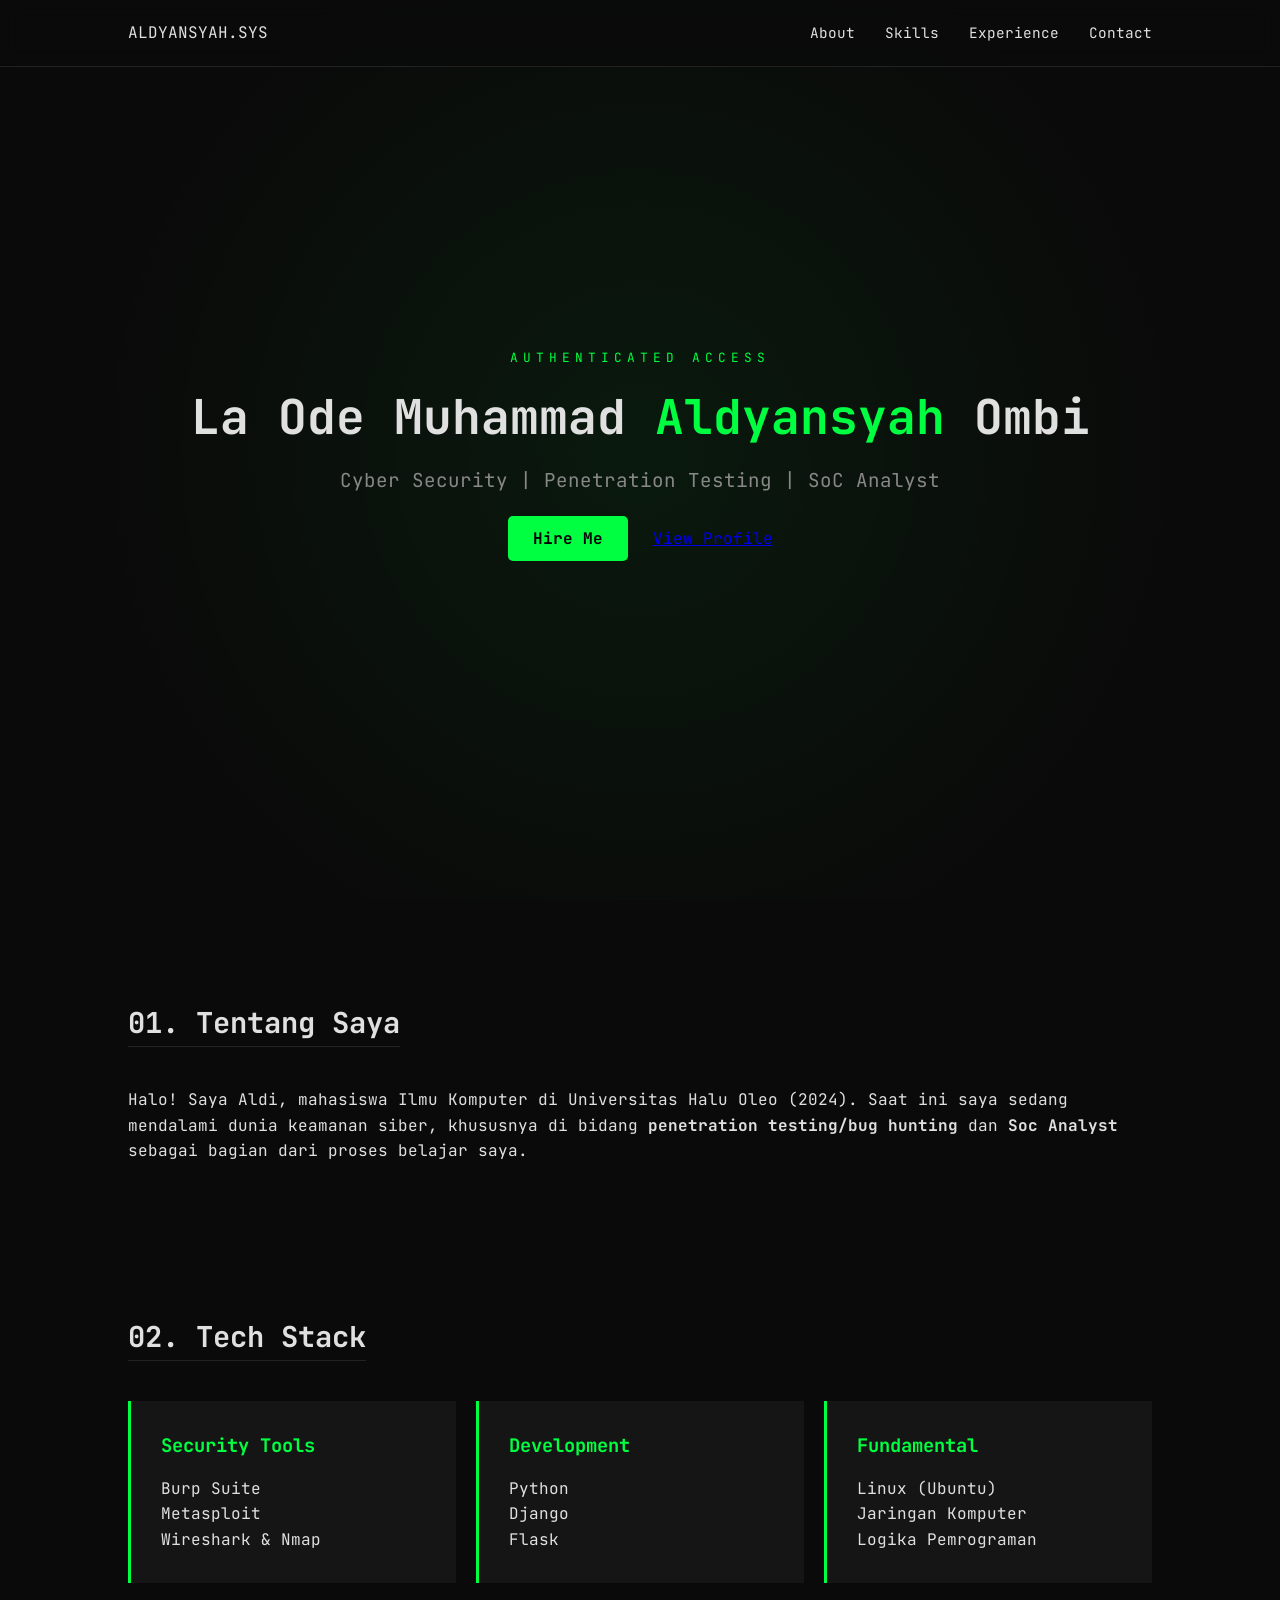
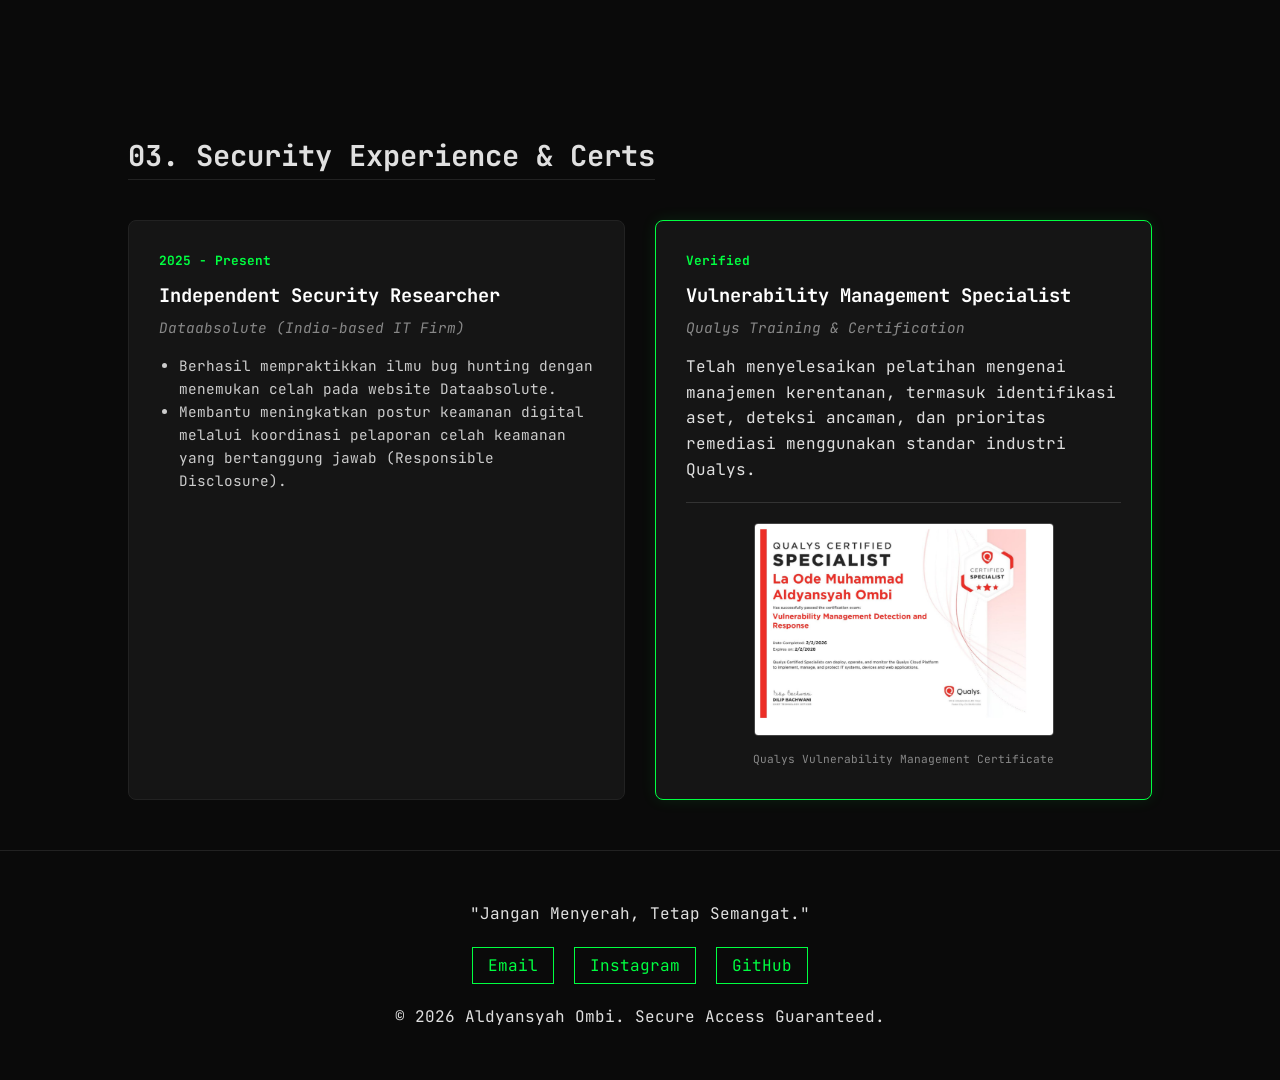
==== index.html @ 677f0984 "feat: New Portfolio Website" ====
<!DOCTYPE html>
<html lang="id">
<head>
    <meta charset="UTF-8">
    <meta name="viewport" content="width=device-width, initial-scale=1.0">
    <title>Aldi Portfolio | Cyber Security</title>
    <link rel="stylesheet" href="src/style.css">
    <link href="https://fonts.googleapis.com/css2?family=JetBrains+Mono:wght@300;500;700&display=swap" rel="stylesheet">
</head>
<body>
    <nav class="navbar">
        <div class="logo">ALDYANSYAH<span>.SYS</span></div>
        <ul class="nav-links">
            <li><a href="#about">About</a></li>
            <li><a href="#skills">Skills</a></li>
            <li><a href="#experience">Experience</a></li>
            <li><a href="#contact">Contact</a></li>
        </ul>
    </nav>

    <section class="hero">
        <div class="hero-content">
            <p class="glitch-text">AUTHENTICATED ACCESS</p>
            <h1>La Ode Muhammad <span class="highlight">Aldyansyah</span> Ombi</h1>
            <p class="subtitle">Cyber Security | Penetration Testing | SoC Analyst</p>
            <div class="hero-btns">
                <a href="#contact" class="btn-primary">Hire Me</a>
                <a href="#about" class="btn-secondary">View Profile</a>
            </div>
        </div>
    </section>

   <section id="about" class="container">
    <h2 class="section-title">01. Tentang Saya</h2>
    <div class="about-grid">
        <div class="about-text">
            <p>Halo! Saya Aldi, mahasiswa Ilmu Komputer di Universitas Halu Oleo (2024). Saat ini saya sedang mendalami dunia keamanan siber, khususnya di bidang <strong>penetration testing/bug hunting</strong> dan <strong>Soc Analyst</strong> sebagai bagian dari proses belajar saya.</p>
        </div>
    </div>
</section>

    <section id="skills" class="container">
        <h2 class="section-title">02. Tech Stack</h2>
        <div class="skills-grid">
            <div class="skill-card">
                <h3>Security Tools</h3>
                <ul>
                    <li>Burp Suite</li>
                    <li>Metasploit</li>
                    <li>Wireshark & Nmap</li>
                </ul>
            </div>
            <div class="skill-card">
                <h3>Development</h3>
                <ul>
                    <li>Python</li>
                    <li>Django</li>
                    <li>Flask</li>
                </ul>
            </div>
            <div class="skill-card">
            <h3>Fundamental</h3>
            <ul>
                <li>Linux (Ubuntu)</li>
                <li>Jaringan Komputer</li>
                <li>Logika Pemrograman</li>
            </ul>
        </div>
        </div>
    </section>


<section id="experience" class="container">
    <h2 class="section-title">03. Security Experience & Certs</h2>
    
    <div class="exp-grid">
        <div class="exp-card">
            <div class="exp-date">2025 - Present</div>
            <h3>Independent Security Researcher</h3>
            <p class="exp-company">Dataabsolute (India-based IT Firm)</p>
            <ul>
                <li>Berhasil mempraktikkan ilmu bug hunting dengan menemukan celah pada website Dataabsolute.</li>
                <li>Membantu meningkatkan postur keamanan digital melalui koordinasi pelaporan celah keamanan yang bertanggung jawab (Responsible Disclosure).</li>
            </ul>
        </div>

        <div class="exp-card highlight-border">
            <div class="exp-date">Verified</div>
            <h3>Vulnerability Management Specialist</h3>
            <p class="exp-company">Qualys Training & Certification</p>
            <p>Telah menyelesaikan pelatihan mengenai manajemen kerentanan, termasuk identifikasi aset, deteksi ancaman, dan prioritas remediasi menggunakan standar industri Qualys.</p>
            
            <div class="cert-preview">
                <img src="img/sertifikat_qualys.jpeg" alt="Qualys Certificate" class="cert-img">
                <p class="img-caption">Qualys Vulnerability Management Certificate</p>
            </div>
        </div>
    </div>
</section>

    <footer id="contact">
        <p>"Jangan Menyerah, Tetap Semangat."</p>
        <div class="socials">
            <a href="mailto:aldyansyahombi@gmail.com">Email</a>
            <a href="https://www.instagram.com/aldyansyahombi/">Instagram</a>
            <a href="https://github.com/zegherb">GitHub</a>
        </div>
        <p class="copyright">&copy; 2026 Aldyansyah Ombi. Secure Access Guaranteed.</p>
    </footer>

    <script src="src/script.js"></script>
</body>
</html>
---- src/style.css ----
:root {
    --primary: #00ff41;
    --bg-dark: #0a0a0a;
    --bg-card: #151515;
    --text-main: #e0e0e0;
    --text-dim: #888;
}

* {
    margin: 0;
    padding: 0;
    box-sizing: border-box;
}

body {
    background-color: var(--bg-dark);
    color: var(--text-main);
    font-family: 'JetBrains Mono', monospace;
    line-height: 1.6;
    overflow-x: hidden;
}

.container {
    padding: 100px 10% 50px;
}

.highlight { color: var(--primary); }

/* Navbar */
.navbar {
    display: flex;
    justify-content: space-between;
    padding: 20px 10%;
    position: fixed;
    width: 100%;
    background: rgba(10, 10, 10, 0.9);
    backdrop-filter: blur(10px);
    z-index: 1000;
    border-bottom: 1px solid #222;
}

.nav-links {
    display: flex;
    list-style: none;
    gap: 30px;
}

.nav-links a {
    color: var(--text-main);
    text-decoration: none;
    font-size: 0.9rem;
    transition: 0.3s;
}

.nav-links a:hover { color: var(--primary); }

/* Hero Section */
.hero {
    height: 100vh;
    display: flex;
    align-items: center;
    justify-content: center;
    text-align: center;
    background: radial-gradient(circle at center, #00ff4110 0%, transparent 70%);
}

.glitch-text {
    color: var(--primary);
    font-size: 0.8rem;
    letter-spacing: 5px;
    margin-bottom: 10px;
}

h1 { font-size: 3rem; margin-bottom: 10px; }
.subtitle { font-size: 1.2rem; color: var(--text-dim); margin-bottom: 30px; }

.btn-primary {
    background: var(--primary);
    color: black;
    padding: 12px 25px;
    text-decoration: none;
    font-weight: bold;
    border-radius: 5px;
    margin-right: 15px;
}

/* Skills Cards */
.skills-grid {
    display: grid;
    grid-template-columns: repeat(auto-fit, minmax(250px, 1fr));
    gap: 20px;
}

.skill-card {
    background: var(--bg-card);
    padding: 30px;
    border-left: 3px solid var(--primary);
    transition: 0.3s;
}

.skill-card:hover {
    transform: translateY(-10px);
    background: #1a1a1a;
}

.skill-card h3 { color: var(--primary); margin-bottom: 15px; }
.skill-card ul { list-style: none; }

/* Styling Baru untuk Experience & Certs */
.exp-grid {
    display: grid;
    grid-template-columns: 1fr 1fr;
    gap: 30px;
}

.exp-card {
    background: var(--bg-card);
    padding: 30px;
    border-radius: 8px;
    position: relative;
    border: 1px solid #222;
}

.highlight-border {
    border: 1px solid var(--primary);
    box-shadow: 0 0 15px rgba(0, 255, 65, 0.1);
}

.exp-date {
    font-size: 0.8rem;
    color: var(--primary);
    margin-bottom: 10px;
    font-weight: bold;
}

.exp-card h3 {
    margin-bottom: 5px;
    color: #fff;
}

.exp-company {
    color: var(--text-dim);
    font-size: 0.9rem;
    margin-bottom: 15px;
    font-style: italic;
}

.exp-card ul {
    padding-left: 20px;
    font-size: 0.9rem;
    color: #ccc;
}

.cert-preview {
    margin-top: 20px;
    border-top: 1px solid #333;
    padding-top: 20px;
    text-align: center;
}

.cert-img {
    width: 100%;
    max-width: 300px;
    border-radius: 4px;
    transition: 0.3s;
    cursor: pointer;
    border: 1px solid #444;
}

.cert-img:hover {
    transform: scale(1.05);
    border-color: var(--primary);
}

.img-caption {
    font-size: 0.7rem;
    color: var(--text-dim);
    margin-top: 8px;
}

/* Responsif untuk HP */
@media (max-width: 768px) {
    .exp-grid {
        grid-template-columns: 1fr;
    }
}
/* Footer */
footer {
    padding: 50px 10%;
    text-align: center;
    border-top: 1px solid #222;
}

.socials { margin: 20px 0; display: flex; justify-content: center; gap: 20px; }
.socials a { color: var(--primary); text-decoration: none; border: 1px solid var(--primary); padding: 5px 15px; }

.section-title {
    font-size: 1.8rem;
    margin-bottom: 40px;
    border-bottom: 1px solid #222;
    display: inline-block;
}
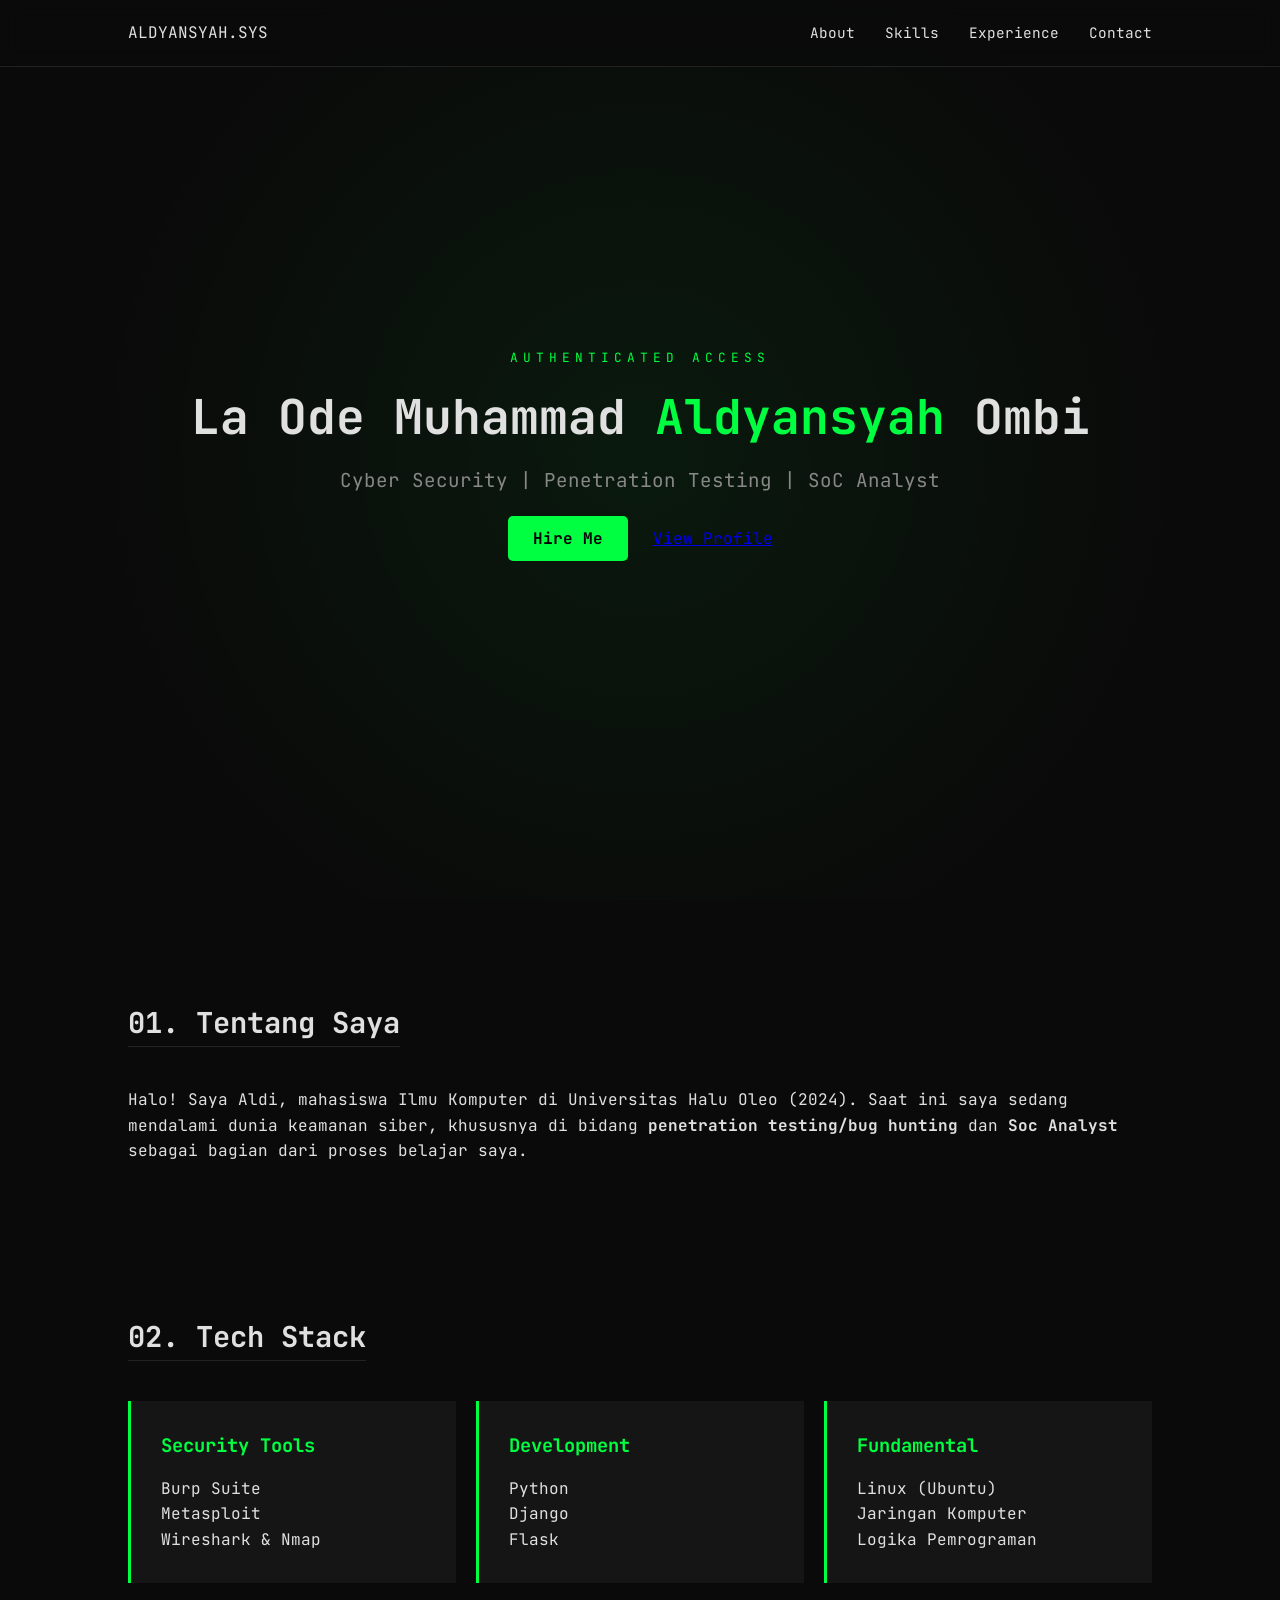
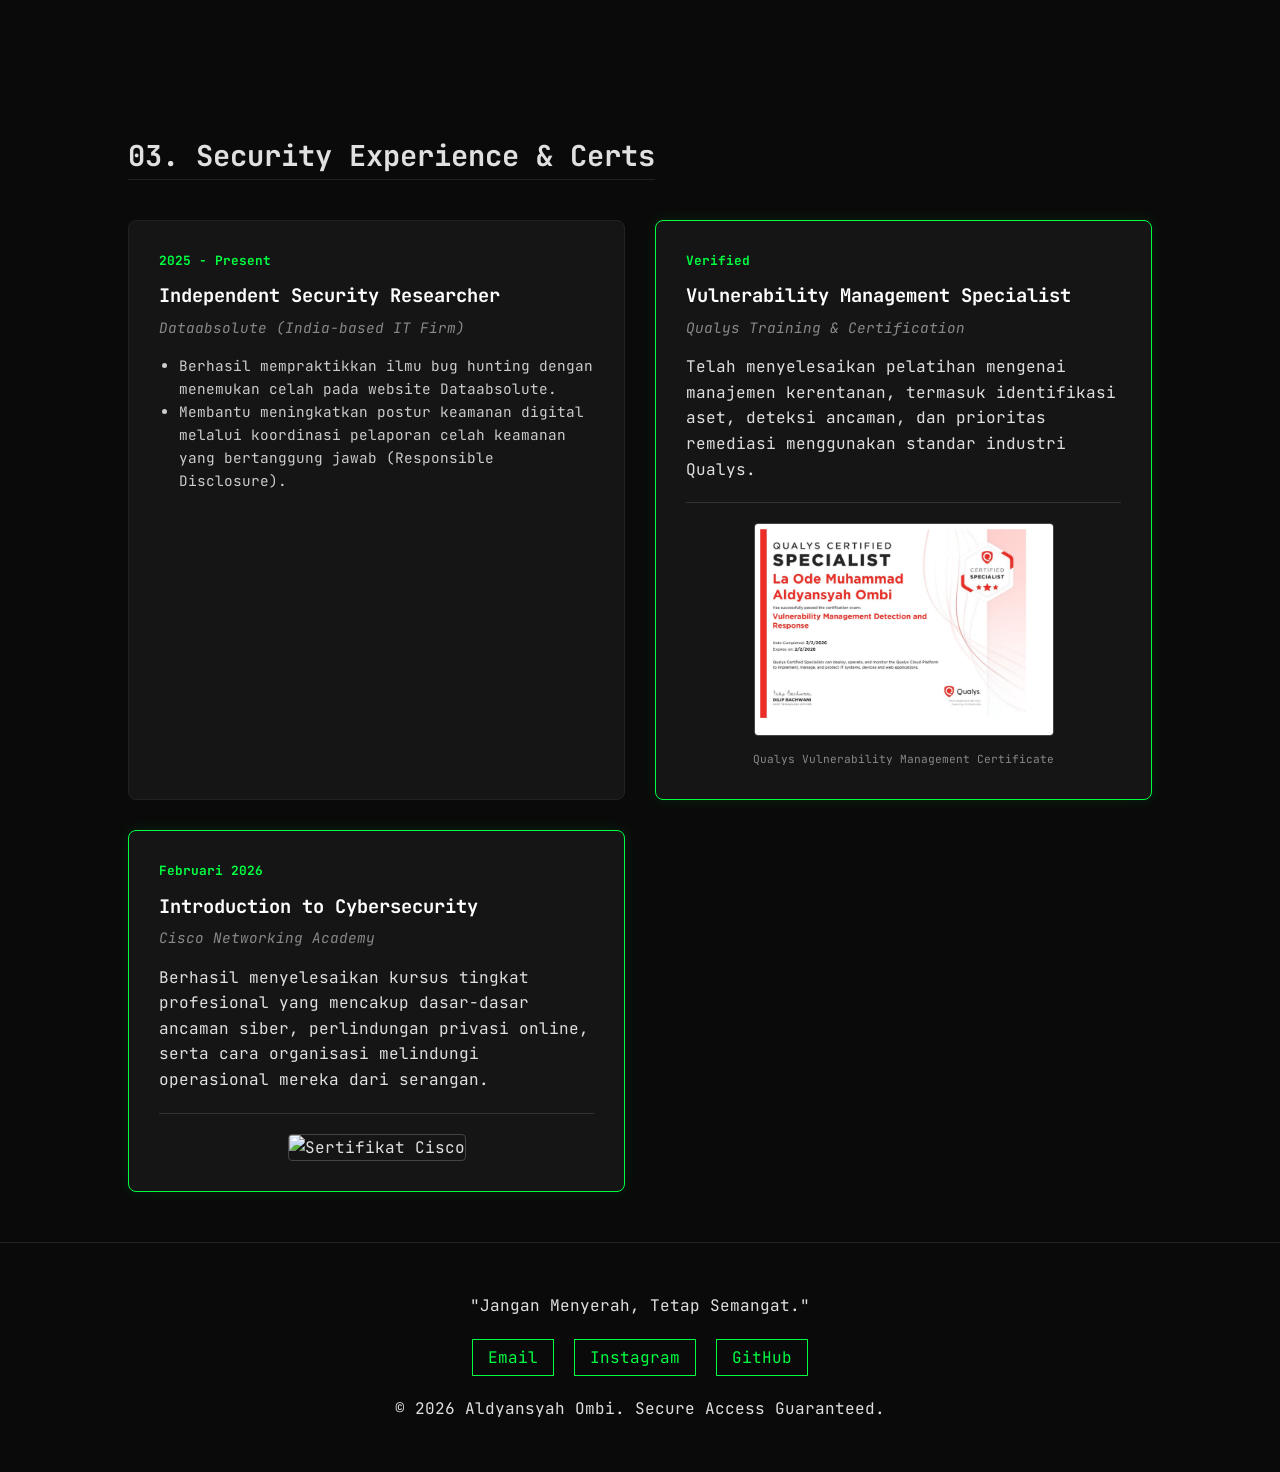
==== commit 769ba907: "Add Cisco Cybersecurity course experience section" ====
--- a/index.html
+++ b/index.html
@@ -95,6 +95,15 @@
                 <p class="img-caption">Qualys Vulnerability Management Certificate</p>
             </div>
         </div>
+        <div class="exp-card highlight-border">
+            <div class="exp-date">Februari 2026</div>
+            <h3>Introduction to Cybersecurity</h3>
+            <p class="exp-company">Cisco Networking Academy</p>
+            <p>Berhasil menyelesaikan kursus tingkat profesional yang mencakup dasar-dasar ancaman siber, perlindungan privasi online, serta cara organisasi melindungi operasional mereka dari serangan.</p>
+            <div class="cert-preview">
+                <img src="sertifikat_cisco.jpg" alt="Sertifikat Cisco" class="cert-img">
+            </div>
+        </div>
     </div>
 </section>
 
@@ -108,6 +117,6 @@
         <p class="copyright">&copy; 2026 Aldyansyah Ombi. Secure Access Guaranteed.</p>
     </footer>
 
-    <script src="src/script.js"></script>
+   
 </body>
-</html>+</html>
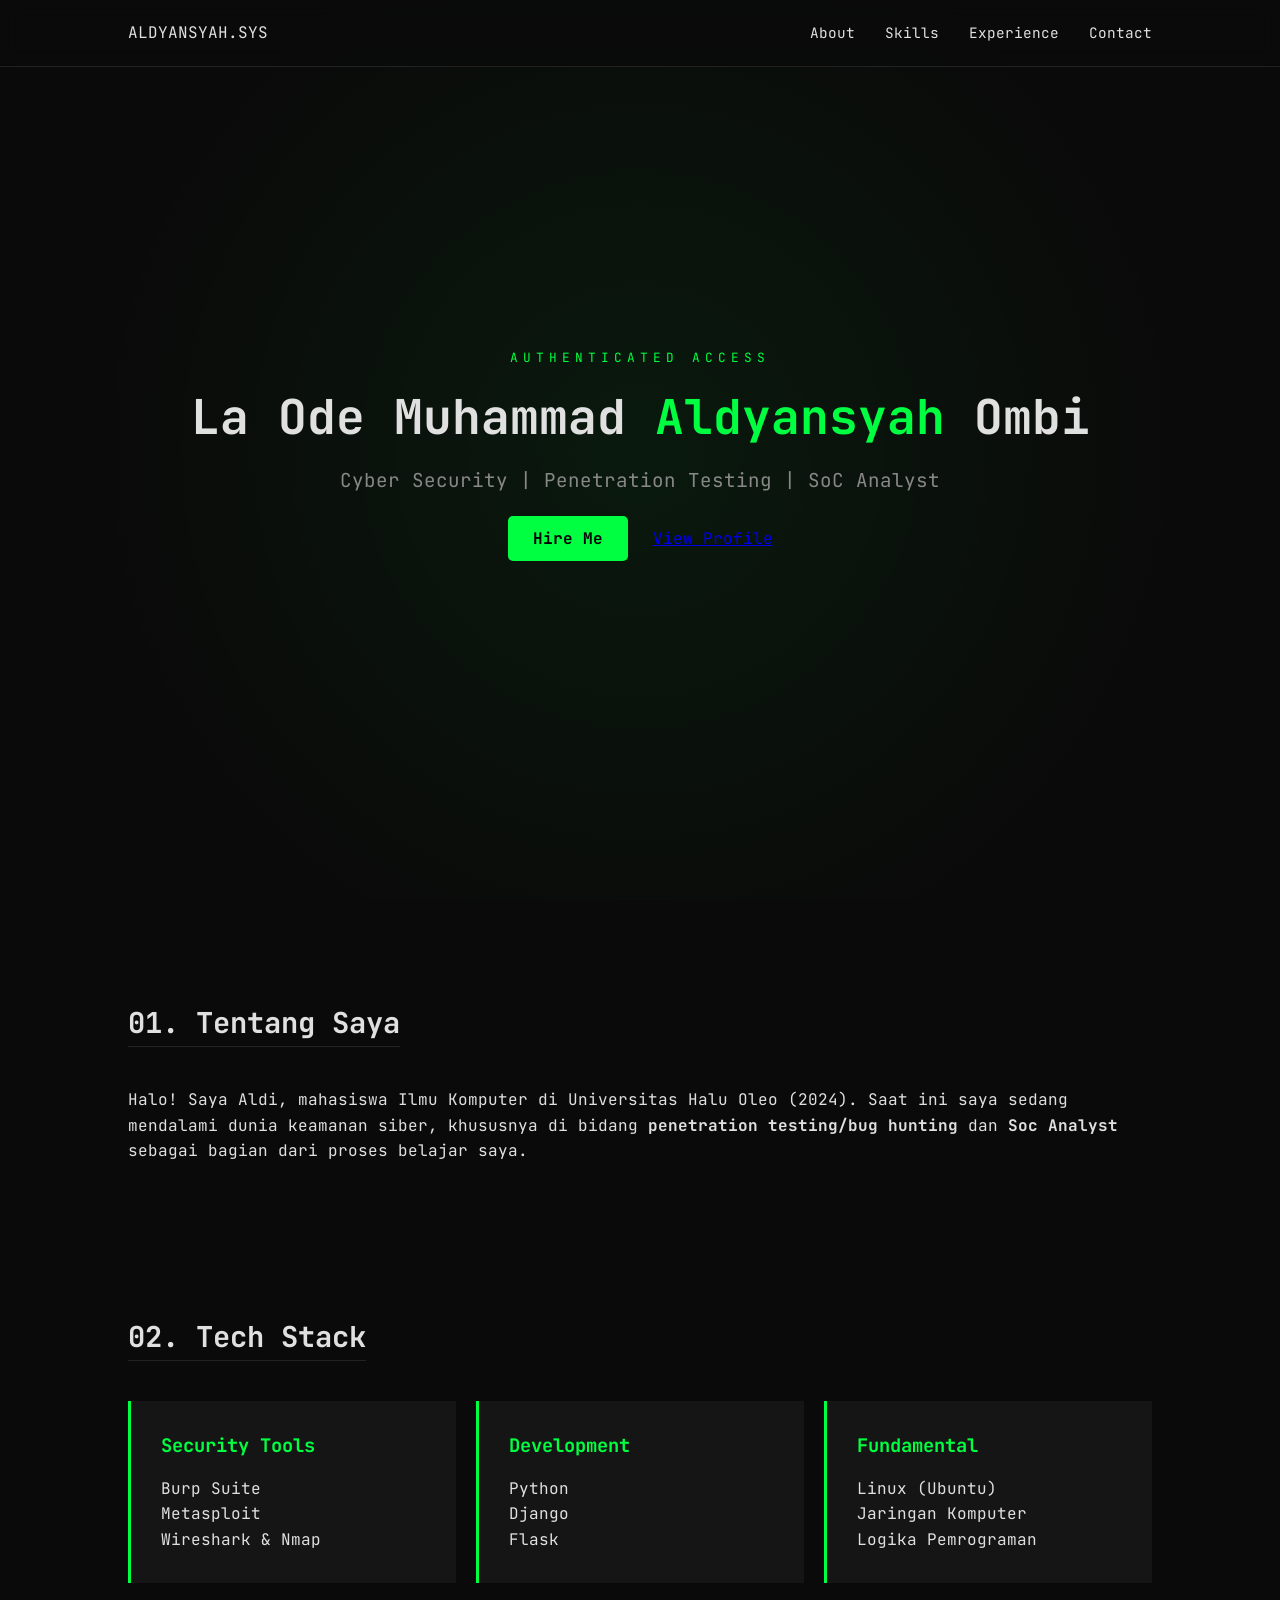
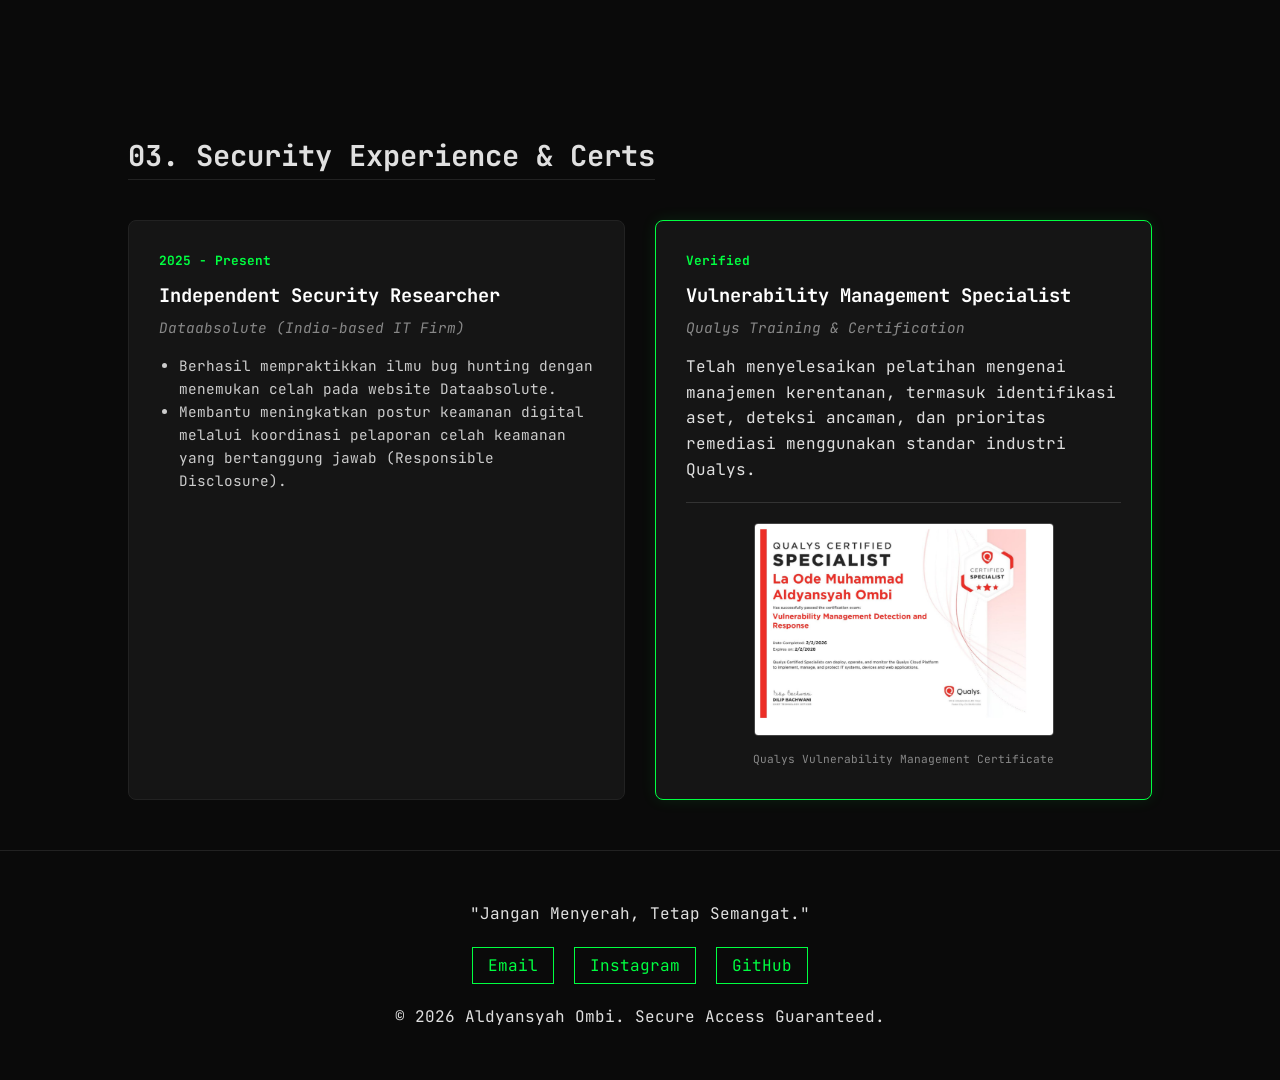
==== commit b8fc3a2f: "Delete cybersecurity experience section from index.html Removed the 'Introduction to Cybersecurity' " ====
--- a/index.html
+++ b/index.html
@@ -95,15 +95,7 @@
                 <p class="img-caption">Qualys Vulnerability Management Certificate</p>
             </div>
         </div>
-        <div class="exp-card highlight-border">
-            <div class="exp-date">Februari 2026</div>
-            <h3>Introduction to Cybersecurity</h3>
-            <p class="exp-company">Cisco Networking Academy</p>
-            <p>Berhasil menyelesaikan kursus tingkat profesional yang mencakup dasar-dasar ancaman siber, perlindungan privasi online, serta cara organisasi melindungi operasional mereka dari serangan.</p>
-            <div class="cert-preview">
-                <img src="sertifikat_cisco.jpg" alt="Sertifikat Cisco" class="cert-img">
-            </div>
-        </div>
+        
     </div>
 </section>
 
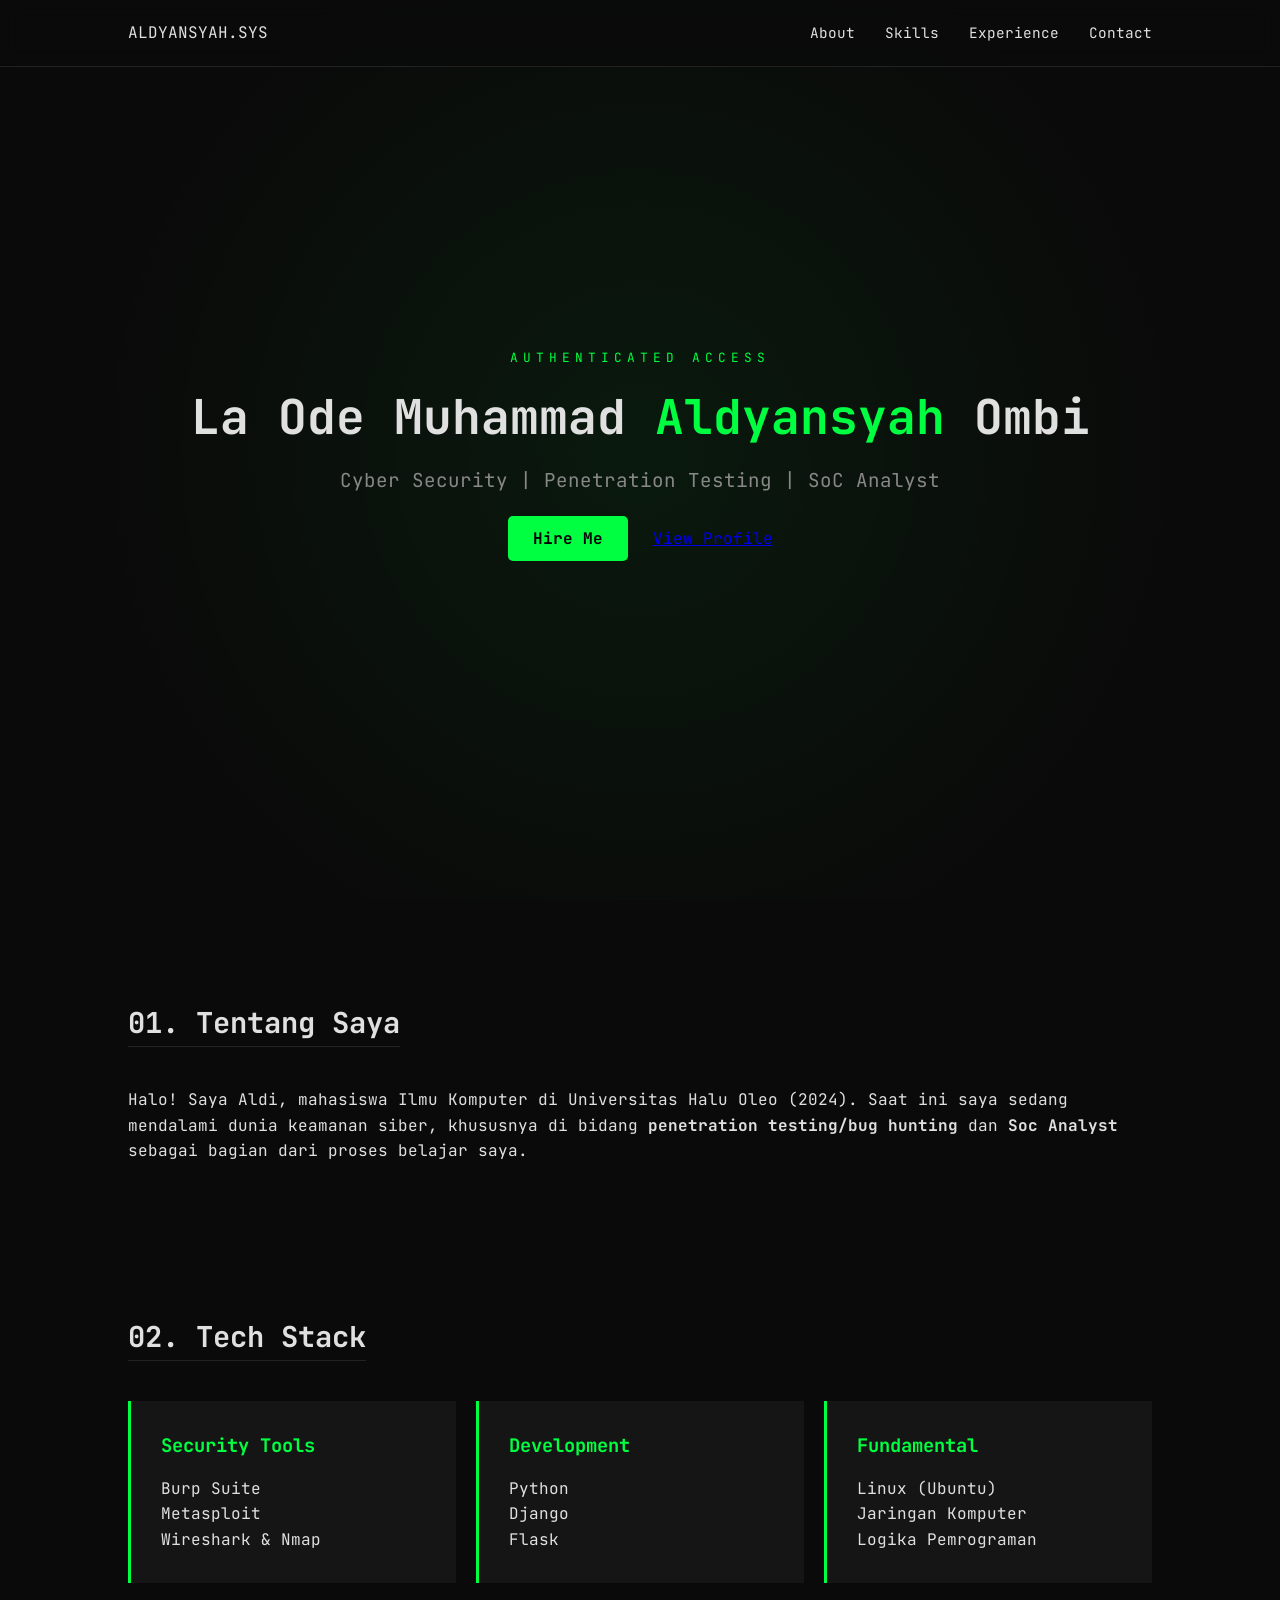
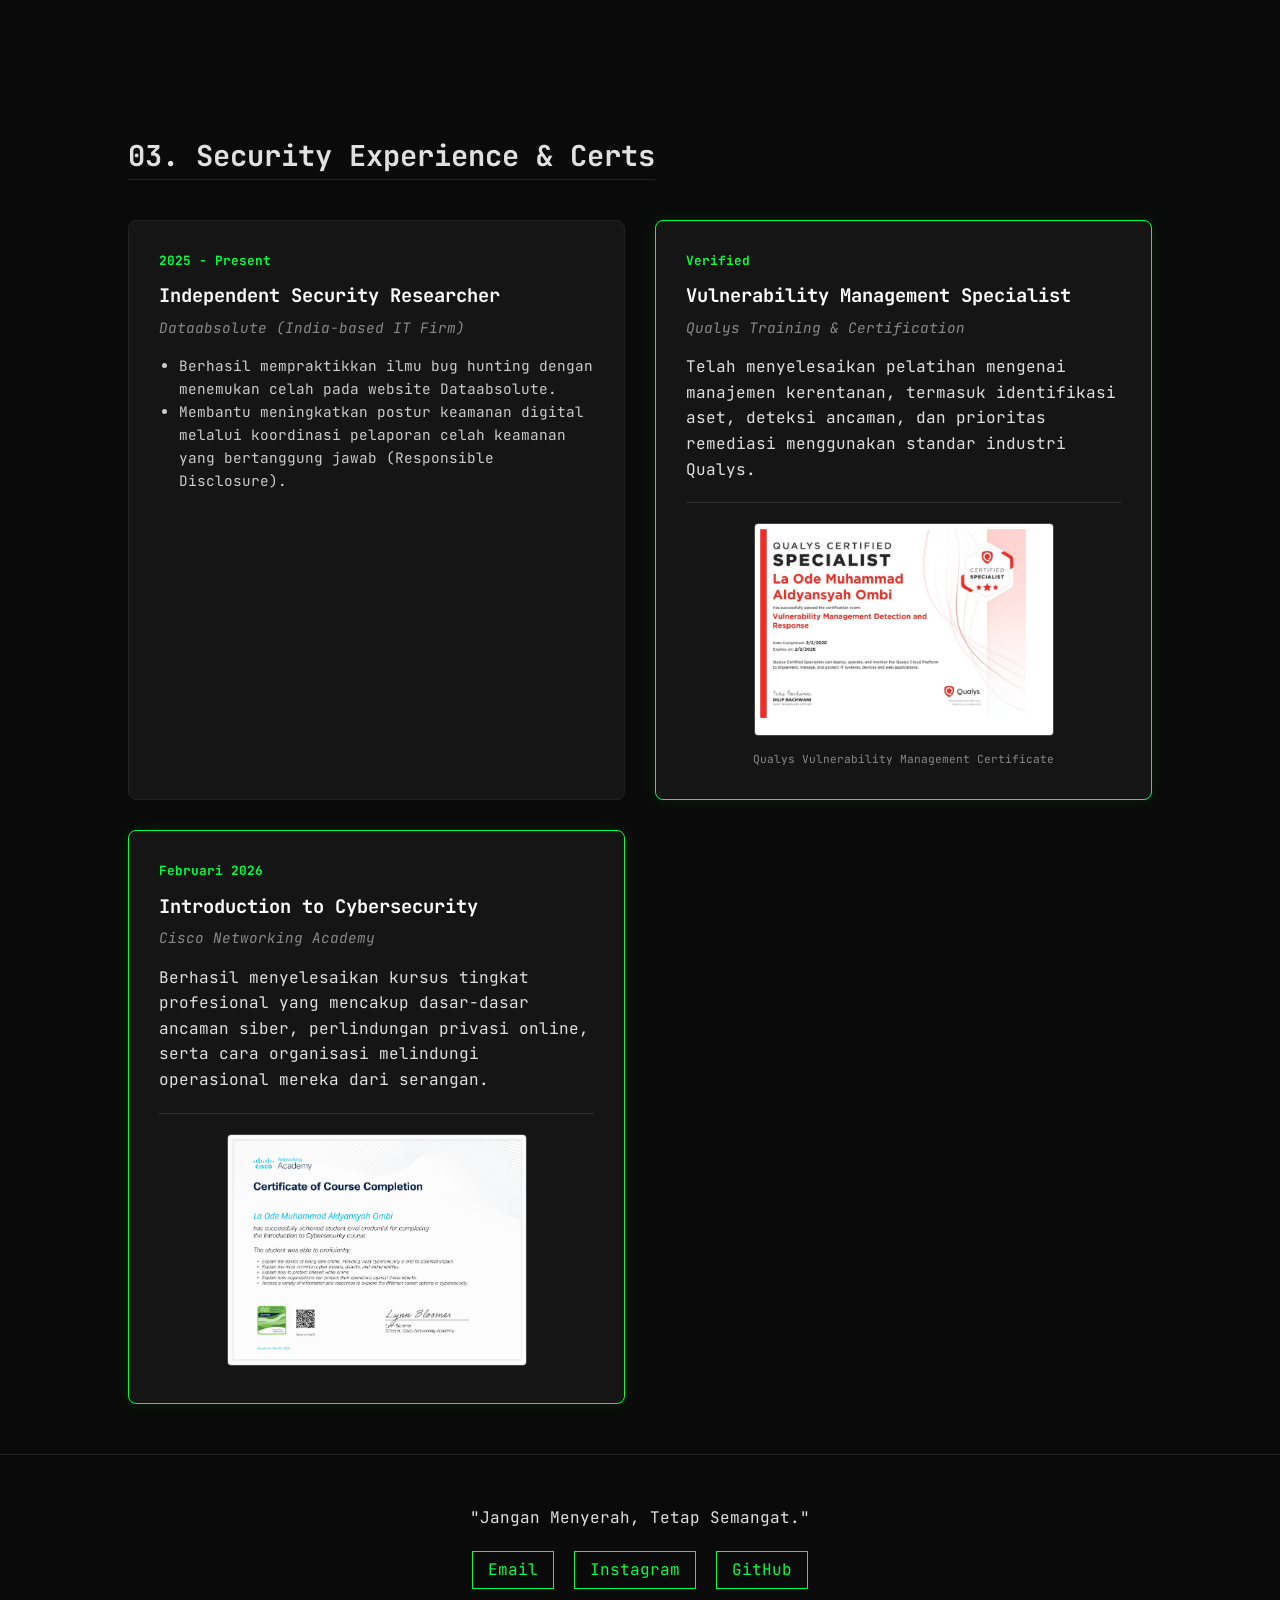
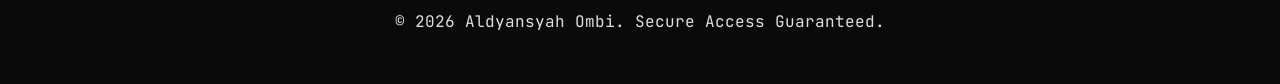
==== commit 9e4fb520: "Refactor code structure for improved readability and maintainability" ====
--- a/index.html
+++ b/index.html
@@ -95,7 +95,17 @@
                 <p class="img-caption">Qualys Vulnerability Management Certificate</p>
             </div>
         </div>
-        
+
+        <div class="exp-card highlight-border">
+            <div class="exp-date">Februari 2026</div>
+            <h3>Introduction to Cybersecurity</h3>
+            <p class="exp-company">Cisco Networking Academy</p>
+            <p>Berhasil menyelesaikan kursus tingkat profesional yang mencakup dasar-dasar ancaman siber, perlindungan privasi online, serta cara organisasi melindungi operasional mereka dari serangan.</p>
+            <div class="cert-preview">
+                <img src="img/sertifikat_cisco.jpg" alt="Sertifikat Cisco" class="cert-img">
+            </div>
+        </div>
+
     </div>
 </section>
 
@@ -111,4 +121,4 @@
 
    
 </body>
-</html>
+</html>
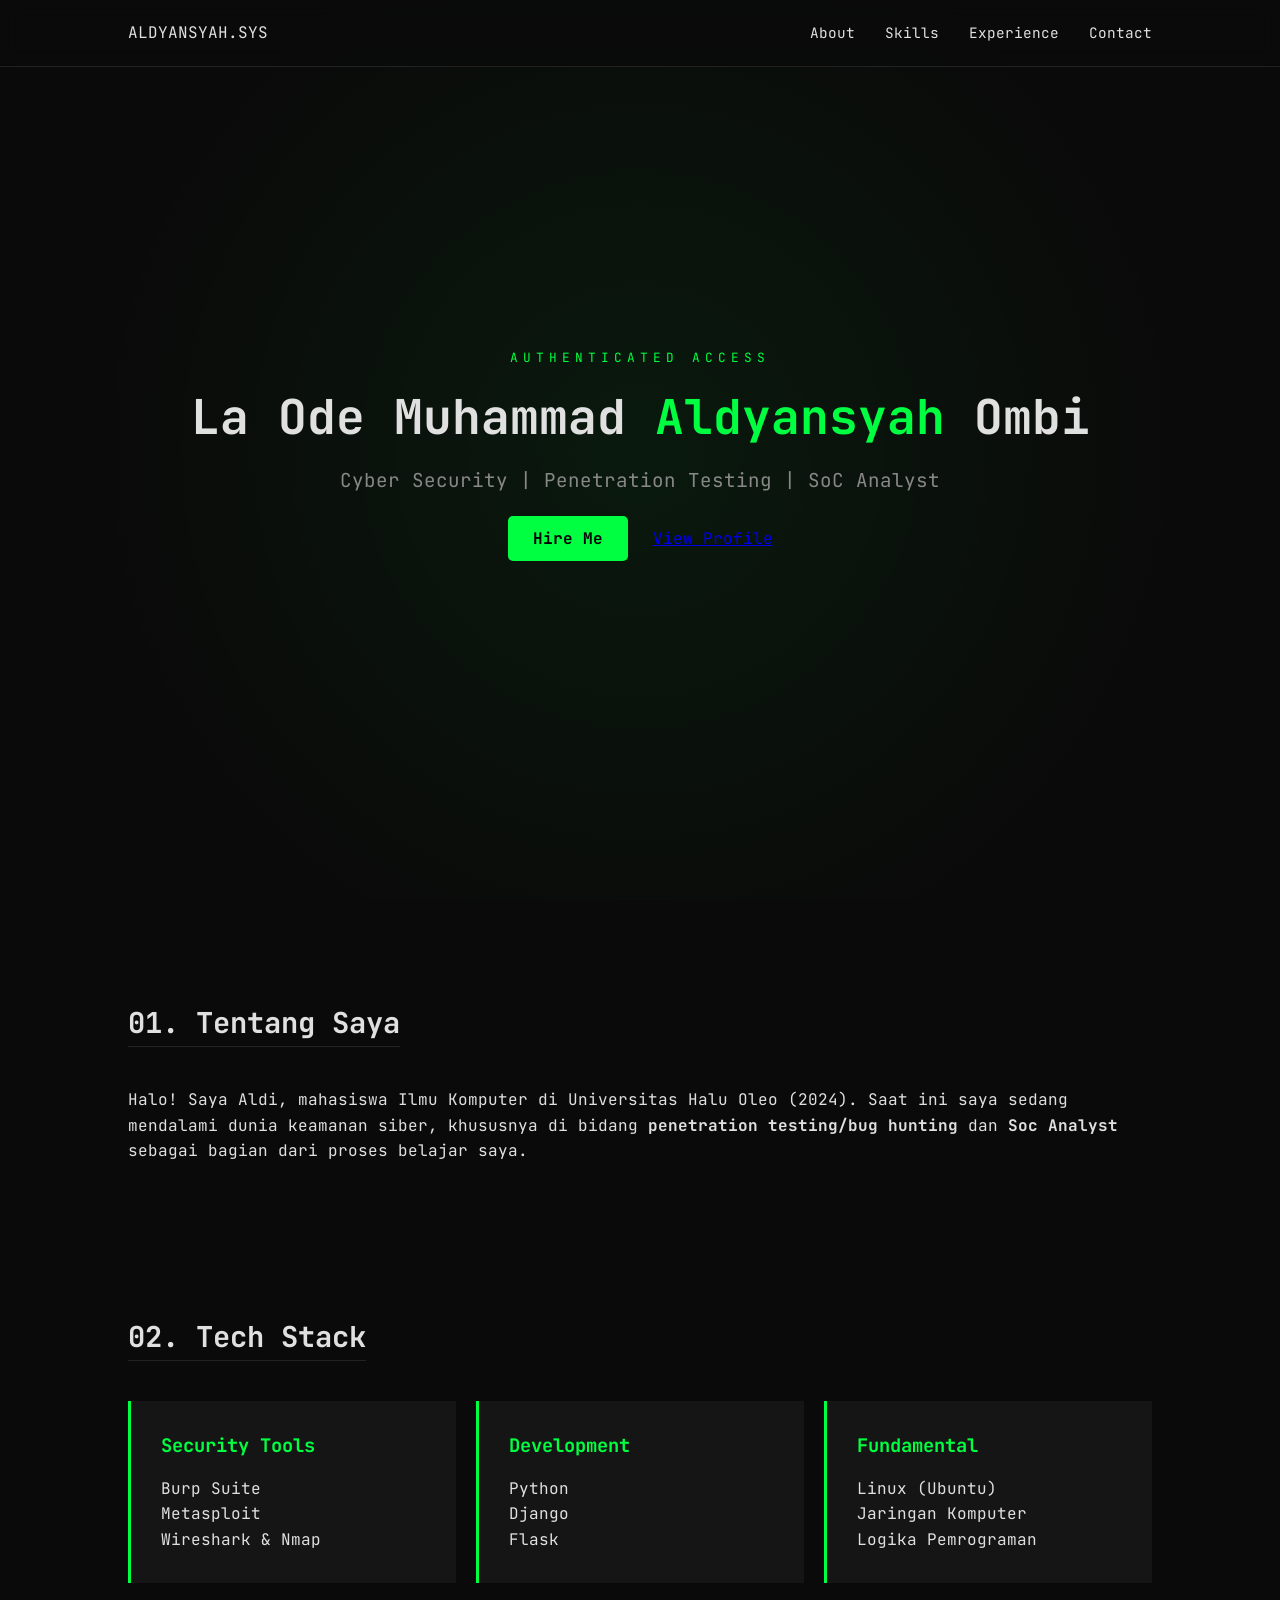
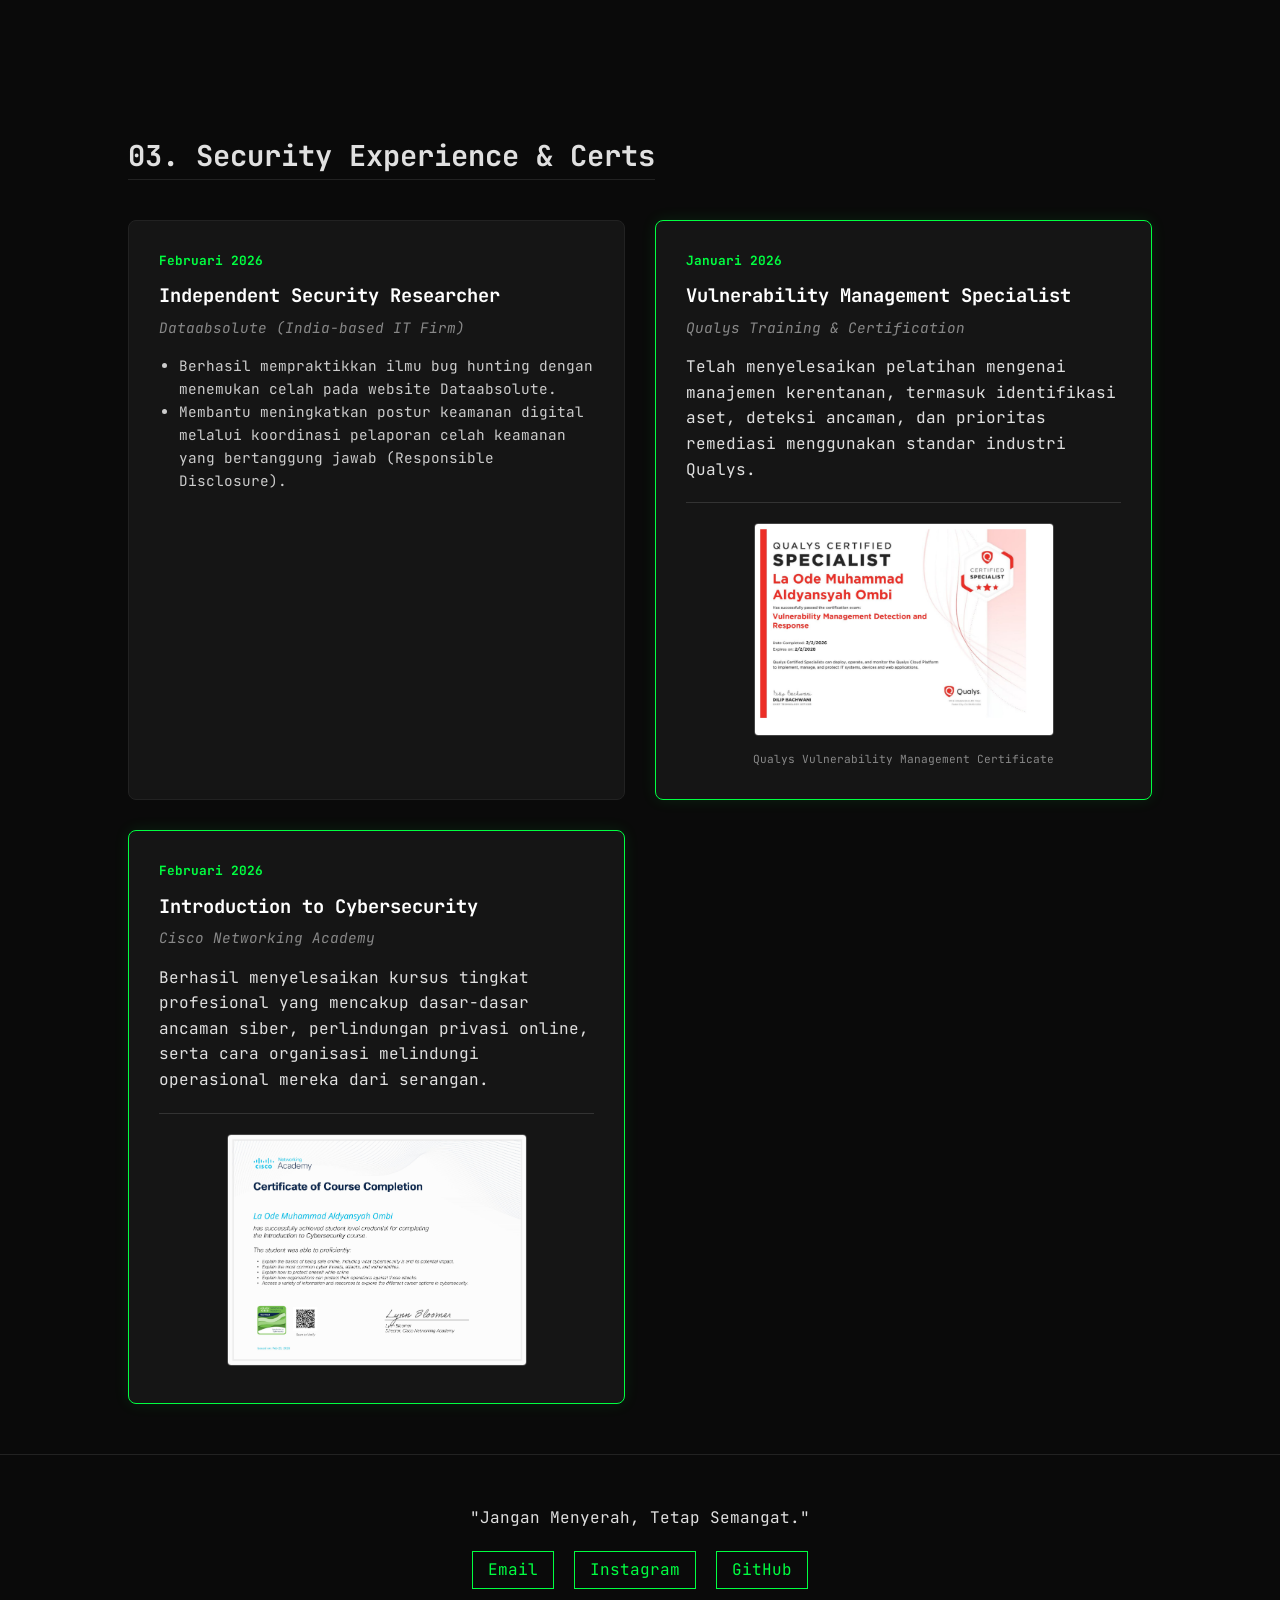
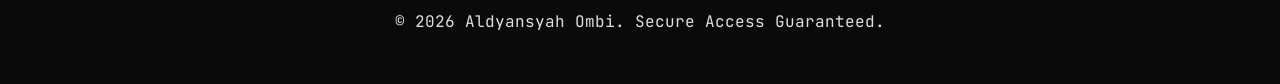
==== commit 988b0f32: "Update experience dates in index.html for accuracy" ====
--- a/index.html
+++ b/index.html
@@ -75,7 +75,7 @@
     
     <div class="exp-grid">
         <div class="exp-card">
-            <div class="exp-date">2025 - Present</div>
+            <div class="exp-date">Februari 2026</div>
             <h3>Independent Security Researcher</h3>
             <p class="exp-company">Dataabsolute (India-based IT Firm)</p>
             <ul>
@@ -85,7 +85,7 @@
         </div>
 
         <div class="exp-card highlight-border">
-            <div class="exp-date">Verified</div>
+            <div class="exp-date">Januari 2026</div>
             <h3>Vulnerability Management Specialist</h3>
             <p class="exp-company">Qualys Training & Certification</p>
             <p>Telah menyelesaikan pelatihan mengenai manajemen kerentanan, termasuk identifikasi aset, deteksi ancaman, dan prioritas remediasi menggunakan standar industri Qualys.</p>
@@ -106,6 +106,7 @@
             </div>
         </div>
 
+        
     </div>
 </section>
 
@@ -121,4 +122,4 @@
 
    
 </body>
-</html>+</html>
